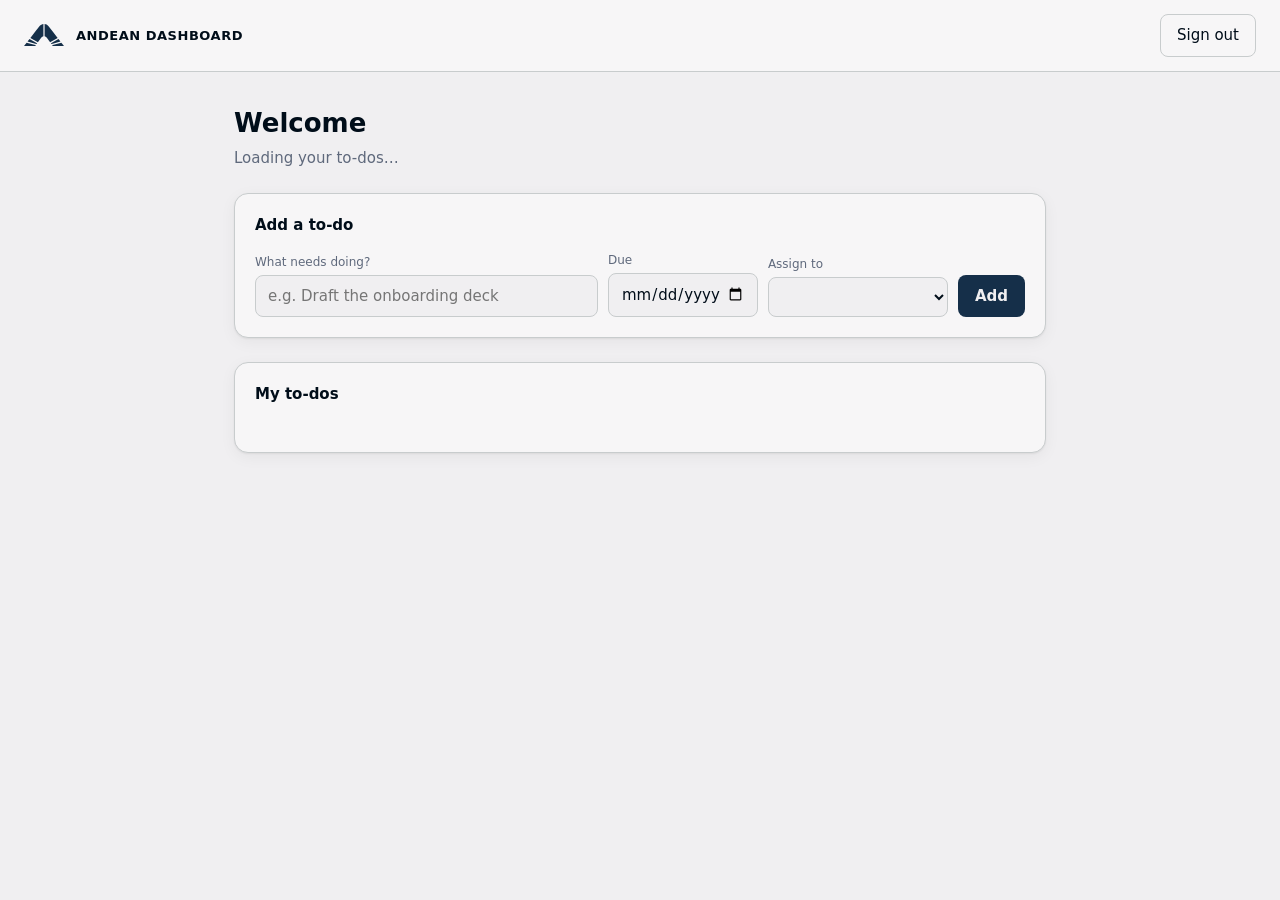
==== static/index.html @ f86dfff3 "Shared groundwork for Slack and Notion integrations Adds integration settings, an upsert helper keye" ====
<!doctype html>
<html lang="en">
<head>
  <meta charset="utf-8">
  <meta name="viewport" content="width=device-width, initial-scale=1">
  <title>Andean Dashboard</title>
  <link rel="icon" href="/static/logomark.svg" type="image/svg+xml">
  <link rel="stylesheet" href="/static/style.css">
</head>
<body>
  <header class="topbar">
    <img class="mark" src="/static/logomark.svg" alt="">
    <span class="title">Andean Dashboard</span>
    <span class="spacer"></span>
    <span class="who" id="who"></span>
    <button class="btn btn-ghost" id="logout" type="button">Sign out</button>
  </header>

  <main>
    <section class="greeting">
      <h1 id="greeting">Welcome</h1>
      <p id="summary">Loading your to-dos…</p>
    </section>

    <section class="card" aria-labelledby="suggested-heading" id="suggested-section" hidden>
      <h2 id="suggested-heading">Suggested from Slack</h2>
      <ul class="todo-list" id="suggested-list"></ul>
    </section>

    <section class="card" aria-labelledby="add-heading">
      <h2 id="add-heading">Add a to-do</h2>
      <form id="add-form" class="add-form">
        <div class="field-title">
          <label for="title">What needs doing?</label>
          <input id="title" type="text" maxlength="300" required autocomplete="off" placeholder="e.g. Draft the onboarding deck">
        </div>
        <div>
          <label for="due">Due</label>
          <input id="due" type="date">
        </div>
        <div>
          <label for="assignee">Assign to</label>
          <select id="assignee"></select>
        </div>
        <button class="btn" type="submit">Add</button>
      </form>
      <p id="form-error" class="form-error" role="alert" hidden></p>
    </section>

    <section class="card" aria-labelledby="list-heading">
      <h2 id="list-heading">My to-dos</h2>
      <div class="tabs" id="tabs" role="toolbar" aria-label="Filter by source"></div>
      <ul class="todo-list" id="open-list"></ul>
      <p class="empty" id="empty" hidden>Nothing here. Nice work.</p>
      <details id="done-section" hidden>
        <summary id="done-summary">Completed</summary>
        <ul class="todo-list" id="done-list"></ul>
      </details>
    </section>

    <section class="card" aria-labelledby="sent-heading" id="sent-section" hidden>
      <h2 id="sent-heading">Sent to coworkers</h2>
      <ul class="todo-list" id="sent-list"></ul>
    </section>
  </main>
  <script src="/static/app.js"></script>
</body>
</html>
---- static/style.css ----
/* Andean palette — see ANDEAN-DESIGN/color palletes and info/color-reference.md
   (no pure black/white per brand rules) */
:root {
  --ink-black: #000d19;
  --deep-space: #152f49;
  --blue-slate: #5f697c;
  --rosy-taupe: #ad817d;
  --light-bronze: #d6a68e;
  --taupe: #ab9491;
  --andean-white: #f0eff1;
  --andean-grey: #c8cccd;
  --almond-silk: #ddc0b4;
  --soft-blush: #ebd9d6;

  --bg: var(--andean-white);
  --surface: #f7f6f7;
  --text: var(--ink-black);
  --muted: var(--blue-slate);
  --border: var(--andean-grey);
  --primary: var(--deep-space);
  --on-primary: var(--andean-white);
  --accent: var(--light-bronze);
  --danger: #9b3b33;
  --focus: var(--rosy-taupe);
  --badge-slack: var(--soft-blush);
  --badge-notion: #dde1e7;
  --badge-internal: var(--almond-silk);
  --shadow: 0 1px 2px rgba(0, 13, 25, 0.06), 0 4px 16px rgba(0, 13, 25, 0.05);
  color-scheme: light;
}

@media (prefers-color-scheme: dark) {
  :root {
    --bg: var(--ink-black);
    --surface: #0a1d30;
    --text: var(--andean-white);
    --muted: var(--andean-grey);
    --border: #22384f;
    --primary: var(--light-bronze);
    --on-primary: var(--ink-black);
    --danger: #e08a80;
    --badge-slack: #3a2b2b;
    --badge-notion: #23324a;
    --badge-internal: #3b2f27;
    --shadow: none;
    color-scheme: dark;
  }
}

* { box-sizing: border-box; }

body {
  margin: 0;
  background: var(--bg);
  color: var(--text);
  font: 15px/1.5 system-ui, -apple-system, "Segoe UI", Roboto, sans-serif;
  -webkit-font-smoothing: antialiased;
}

a { color: inherit; }
button, input, select { font: inherit; color: inherit; }
:focus-visible { outline: 2px solid var(--focus); outline-offset: 2px; }
[hidden] { display: none !important; }

.btn {
  border: 1px solid transparent;
  border-radius: 8px;
  padding: 9px 16px;
  cursor: pointer;
  font-weight: 600;
  background: var(--primary);
  color: var(--on-primary);
}
.btn:hover { filter: brightness(1.1); }
.btn:disabled { opacity: .6; cursor: default; }
.btn-ghost { background: transparent; color: var(--text); border-color: var(--border); font-weight: 500; }

input[type="text"], input[type="email"], input[type="date"], select {
  width: 100%;
  border: 1px solid var(--border);
  border-radius: 8px;
  padding: 9px 12px;
  background: var(--bg);
}

/* ---------- Login ---------- */
.login-page { min-height: 100vh; display: grid; place-items: center; padding: 24px 16px; }
.login-card {
  width: 100%;
  max-width: 400px;
  background: var(--surface);
  border: 1px solid var(--border);
  border-radius: 16px;
  padding: 40px 32px;
  text-align: center;
  box-shadow: var(--shadow);
}
.login-card .mark { width: 88px; height: auto; margin-bottom: 20px; }
.login-card h1 { font-size: 22px; margin: 0 0 6px; letter-spacing: .02em; }
.login-card p { color: var(--muted); margin: 0 0 28px; }
.ms-btn { width: 100%; display: inline-flex; align-items: center; justify-content: center; gap: 10px; text-decoration: none; }
.ms-logo { display: grid; grid-template-columns: 8px 8px; gap: 2px; }
.ms-logo span { width: 8px; height: 8px; }
.ms-logo span:nth-child(1) { background: #f25022; }
.ms-logo span:nth-child(2) { background: #7fba00; }
.ms-logo span:nth-child(3) { background: #00a4ef; }
.ms-logo span:nth-child(4) { background: #ffb900; }
.login-error {
  margin-top: 18px;
  padding: 10px 12px;
  border-radius: 8px;
  background: var(--badge-slack);
  color: var(--danger);
  font-size: 14px;
}
.dev-login { margin-top: 28px; padding-top: 20px; border-top: 1px dashed var(--border); text-align: left; }
.dev-login label { font-size: 13px; color: var(--muted); display: block; margin-bottom: 6px; }
.dev-login form { display: flex; gap: 8px; }
.fine-print { margin-top: 24px !important; margin-bottom: 0 !important; font-size: 12px; }

/* ---------- Dashboard ---------- */
.topbar {
  display: flex;
  align-items: center;
  gap: 12px;
  padding: 14px 24px;
  border-bottom: 1px solid var(--border);
  background: var(--surface);
  position: sticky;
  top: 0;
  z-index: 5;
}
.topbar .mark { width: 40px; height: auto; }
.topbar .title { font-weight: 700; letter-spacing: .04em; text-transform: uppercase; font-size: 13px; }
.topbar .spacer { flex: 1; }
.topbar .who { color: var(--muted); font-size: 14px; }

main { max-width: 860px; margin: 0 auto; padding: 32px 24px 64px; }
.greeting h1 { margin: 0; font-size: 26px; }
.greeting p { margin: 4px 0 24px; color: var(--muted); }

.card {
  background: var(--surface);
  border: 1px solid var(--border);
  border-radius: 14px;
  padding: 20px;
  box-shadow: var(--shadow);
  margin-bottom: 24px;
}
.card h2 { font-size: 15px; margin: 0 0 14px; }

.add-form { display: grid; grid-template-columns: 1fr 150px 180px auto; gap: 10px; align-items: end; }
.add-form label { font-size: 12px; color: var(--muted); display: block; margin-bottom: 4px; }
.form-error { color: var(--danger); font-size: 14px; margin: 10px 0 0; }

.tabs { display: flex; gap: 6px; flex-wrap: wrap; margin-bottom: 12px; }
.tab {
  border: 1px solid var(--border);
  background: transparent;
  border-radius: 999px;
  padding: 5px 14px;
  font-size: 13px;
  cursor: pointer;
}
.tab[aria-pressed="true"] { background: var(--primary); color: var(--on-primary); border-color: var(--primary); }
.tab .count { opacity: .7; margin-left: 4px; }

.todo-list { list-style: none; margin: 0; padding: 0; }
.todo {
  display: flex;
  gap: 12px;
  align-items: flex-start;
  padding: 12px 4px;
  border-top: 1px solid var(--border);
}
.todo:first-child { border-top: 0; }
.todo input[type="checkbox"] { width: 18px; height: 18px; margin-top: 2px; accent-color: var(--primary); cursor: pointer; flex: none; }
.todo .body { flex: 1; min-width: 0; }
.todo .text { overflow-wrap: anywhere; }
.todo.done .text { text-decoration: line-through; color: var(--muted); }
.todo .meta { display: flex; flex-wrap: wrap; gap: 8px; align-items: center; margin-top: 4px; font-size: 12px; color: var(--muted); }
.todo .meta .overdue { color: var(--danger); font-weight: 600; }
.badge { border-radius: 999px; padding: 1px 8px; font-weight: 600; font-size: 11px; text-transform: uppercase; letter-spacing: .04em; color: var(--text); }
.badge-slack { background: var(--badge-slack); }
.badge-notion { background: var(--badge-notion); }
.badge-internal { background: var(--badge-internal); }
.icon-btn {
  border: 0;
  background: transparent;
  color: var(--muted);
  cursor: pointer;
  padding: 2px 6px;
  border-radius: 6px;
  font-size: 18px;
  line-height: 1;
}
.icon-btn:hover { color: var(--danger); background: var(--bg); }

.todo .actions { display: flex; gap: 6px; flex: none; }
.todo .actions .btn { padding: 5px 12px; font-size: 13px; }

.empty { color: var(--muted); text-align: center; padding: 24px 0 8px; margin: 0; }
details summary { cursor: pointer; color: var(--muted); font-size: 14px; margin-top: 8px; }

@media (max-width: 640px) {
  .topbar { padding: 12px 16px; }
  .topbar .who { display: none; }
  main { padding: 24px 16px 48px; }
  .add-form { grid-template-columns: 1fr 1fr; }
  .add-form .field-title, .add-form button { grid-column: 1 / -1; }
}
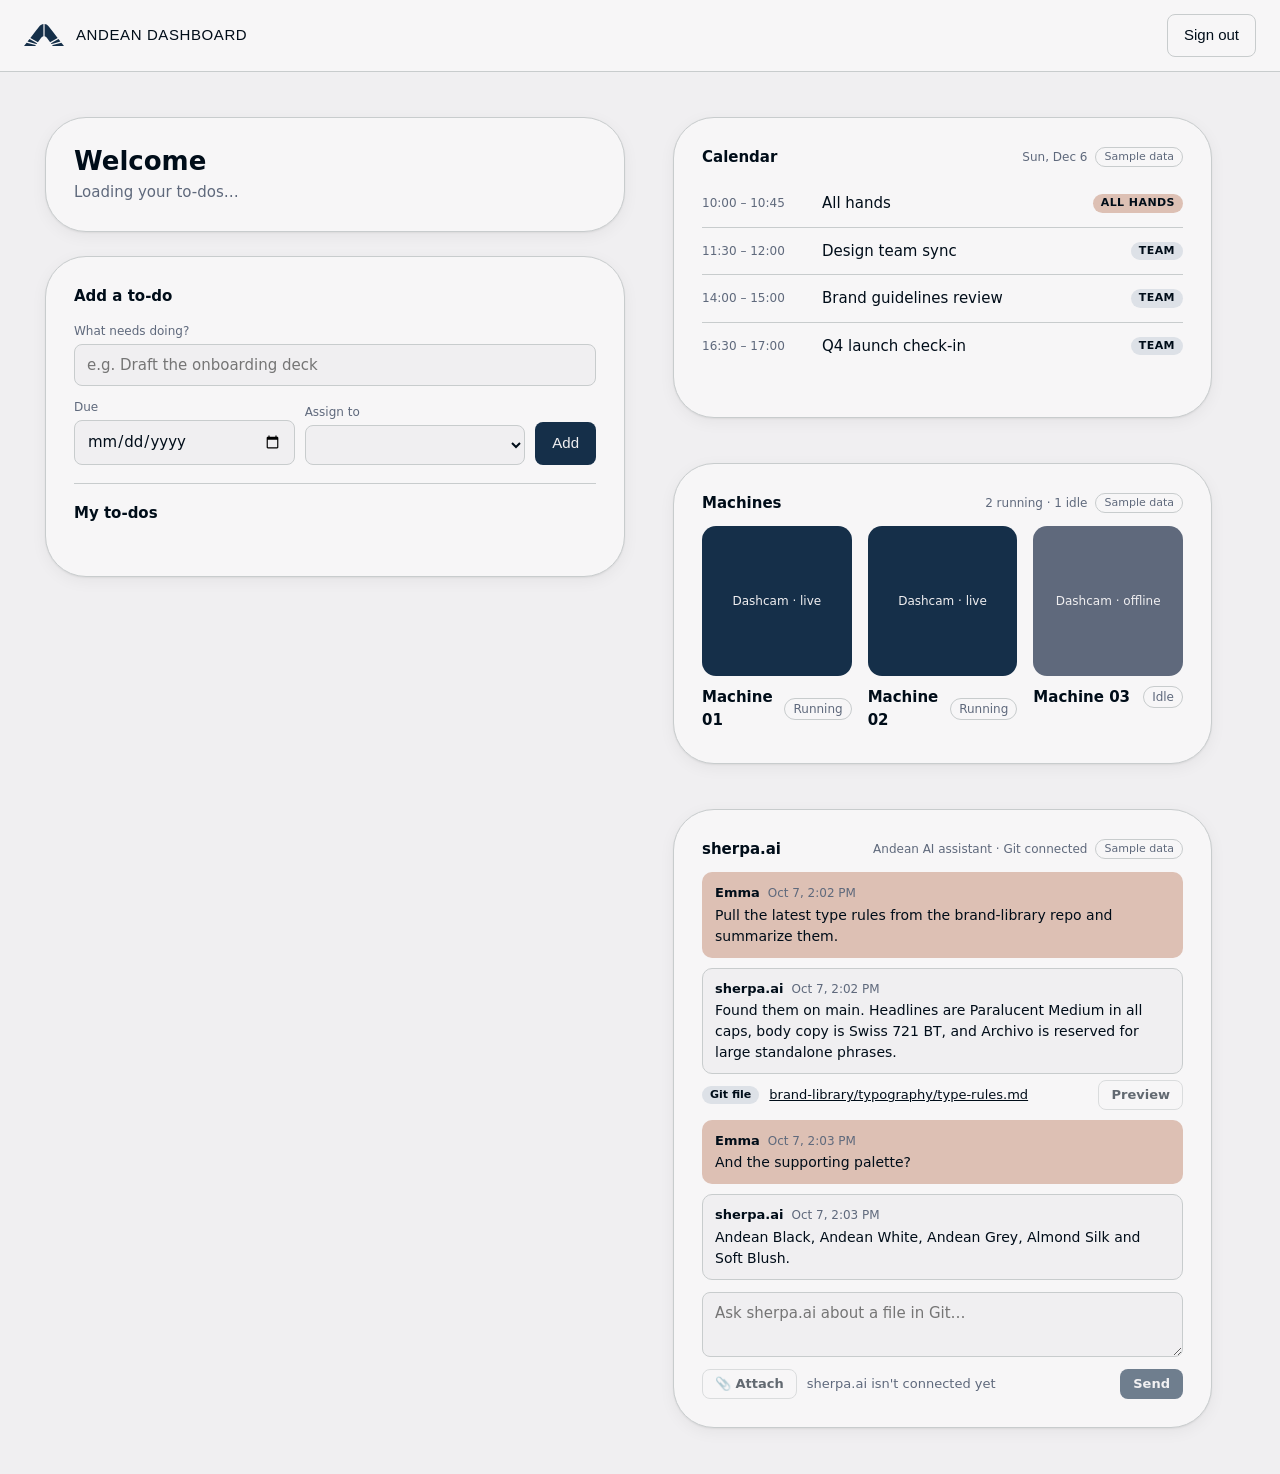
==== commit 76f21e40: "Dashboard layout from the Figma 'Dashboard' frame Two columns of rounded tiles: greeting, compact Sl" ====
--- a/static/index.html
+++ b/static/index.html
@@ -5,7 +5,7 @@
   <meta name="viewport" content="width=device-width, initial-scale=1">
   <title>Andean Dashboard</title>
   <link rel="icon" href="/static/logomark.svg" type="image/svg+xml">
-  <link rel="stylesheet" href="/static/style.css">
+  <link rel="stylesheet" href="/static/style.css?v=3">
 </head>
 <body>
   <header class="topbar">
@@ -16,53 +16,107 @@
     <button class="btn btn-ghost" id="logout" type="button">Sign out</button>
   </header>
 
-  <main>
-    <section class="greeting">
-      <h1 id="greeting">Welcome</h1>
-      <p id="summary">Loading your to-dos…</p>
-    </section>
+  <main class="layout">
+    <div class="column column-left">
+      <section class="tile greeting">
+        <h1 id="greeting">Welcome</h1>
+        <p id="summary">Loading your to-dos…</p>
+      </section>
 
-    <section class="card" aria-labelledby="suggested-heading" id="suggested-section" hidden>
-      <h2 id="suggested-heading">Suggested from Slack</h2>
-      <ul class="todo-list" id="suggested-list"></ul>
-    </section>
+      <section class="tile tile-suggested" aria-labelledby="suggested-heading" id="suggested-section" hidden>
+        <h2 id="suggested-heading">Suggested from Slack</h2>
+        <ul class="todo-list" id="suggested-list"></ul>
+      </section>
 
-    <section class="card" aria-labelledby="add-heading">
-      <h2 id="add-heading">Add a to-do</h2>
-      <form id="add-form" class="add-form">
-        <div class="field-title">
-          <label for="title">What needs doing?</label>
-          <input id="title" type="text" maxlength="300" required autocomplete="off" placeholder="e.g. Draft the onboarding deck">
+      <section class="tile tile-tasks">
+        <div class="add-block">
+          <h2 id="add-heading">Add a to-do</h2>
+          <form id="add-form" class="add-form" aria-labelledby="add-heading">
+            <div class="field-title">
+              <label for="title">What needs doing?</label>
+              <input id="title" type="text" maxlength="300" required autocomplete="off" placeholder="e.g. Draft the onboarding deck">
+            </div>
+            <div>
+              <label for="due">Due</label>
+              <input id="due" type="date">
+            </div>
+            <div>
+              <label for="assignee">Assign to</label>
+              <select id="assignee"></select>
+            </div>
+            <button class="btn" type="submit">Add</button>
+          </form>
+          <p id="form-error" class="form-error" role="alert" hidden></p>
         </div>
-        <div>
-          <label for="due">Due</label>
-          <input id="due" type="date">
+
+        <div class="list-block" aria-labelledby="list-heading">
+          <div class="card-head">
+            <h2 id="list-heading">My to-dos</h2>
+            <button class="btn btn-ghost btn-small" id="sync-notion" type="button" hidden>Sync Notion</button>
+          </div>
+          <div class="tabs" id="tabs" role="toolbar" aria-label="Filter by source"></div>
+          <ul class="todo-list" id="open-list"></ul>
+          <p class="empty" id="empty" hidden>Nothing here. Nice work.</p>
+          <details id="done-section" hidden>
+            <summary id="done-summary">Completed</summary>
+            <ul class="todo-list" id="done-list"></ul>
+          </details>
         </div>
-        <div>
-          <label for="assignee">Assign to</label>
-          <select id="assignee"></select>
+      </section>
+
+      <section class="tile" aria-labelledby="sent-heading" id="sent-section" hidden>
+        <h2 id="sent-heading">Sent to coworkers</h2>
+        <ul class="todo-list" id="sent-list"></ul>
+      </section>
+    </div>
+
+    <div class="column column-right">
+      <section class="tile widget widget-calendar" aria-labelledby="calendar-heading">
+        <div class="widget-head">
+          <h2 id="calendar-heading">Calendar</h2>
+          <span class="widget-sub"><span id="calendar-date"></span><span class="chip sample">Sample data</span></span>
         </div>
-        <button class="btn" type="submit">Add</button>
-      </form>
-      <p id="form-error" class="form-error" role="alert" hidden></p>
-    </section>
+        <ol class="meetings" id="meetings"></ol>
+      </section>
 
-    <section class="card" aria-labelledby="list-heading">
-      <h2 id="list-heading">My to-dos</h2>
-      <div class="tabs" id="tabs" role="toolbar" aria-label="Filter by source"></div>
-      <ul class="todo-list" id="open-list"></ul>
-      <p class="empty" id="empty" hidden>Nothing here. Nice work.</p>
-      <details id="done-section" hidden>
-        <summary id="done-summary">Completed</summary>
-        <ul class="todo-list" id="done-list"></ul>
-      </details>
-    </section>
+      <section class="tile widget widget-machines" aria-labelledby="machines-heading">
+        <div class="widget-head">
+          <h2 id="machines-heading">Machines</h2>
+          <span class="widget-sub"><span id="machines-summary"></span><span class="chip sample">Sample data</span></span>
+        </div>
+        <div class="machine-cards" id="machine-cards"></div>
+      </section>
 
-    <section class="card" aria-labelledby="sent-heading" id="sent-section" hidden>
-      <h2 id="sent-heading">Sent to coworkers</h2>
-      <ul class="todo-list" id="sent-list"></ul>
-    </section>
+      <section class="tile widget widget-sherpa" aria-labelledby="sherpa-heading">
+        <div class="widget-head">
+          <h2 id="sherpa-heading">sherpa.ai</h2>
+          <span class="widget-sub">Andean AI assistant · Git connected<span class="chip sample">Sample data</span></span>
+        </div>
+        <ol class="thread sherpa-thread" id="sherpa-thread"></ol>
+        <form class="composer sherpa-composer" aria-label="Ask sherpa.ai">
+          <textarea rows="2" placeholder="Ask sherpa.ai about a file in Git…" aria-label="Ask sherpa.ai about a file in Git" disabled></textarea>
+          <div class="composer-row">
+            <div class="composer-tools">
+              <button class="btn btn-ghost btn-small" type="button" disabled>📎 Attach</button>
+              <span class="hint">sherpa.ai isn't connected yet</span>
+            </div>
+            <button class="btn btn-small" type="submit" disabled>Send</button>
+          </div>
+        </form>
+      </section>
+    </div>
   </main>
-  <script src="/static/app.js"></script>
+
+  <div class="panel-backdrop" id="panel-backdrop" hidden></div>
+  <aside class="panel" id="panel" role="dialog" aria-modal="true" aria-labelledby="panel-title" hidden>
+    <div class="panel-head">
+      <div class="panel-badges" id="panel-badges"></div>
+      <button class="icon-btn" id="panel-close" type="button" aria-label="Close">×</button>
+    </div>
+    <div class="panel-body" id="panel-body"></div>
+  </aside>
+  <script src="/static/app.js?v=3"></script>
+  <script src="/static/panel.js?v=3"></script>
+  <script src="/static/widgets.js?v=3"></script>
 </body>
 </html>
--- a/static/style.css
+++ b/static/style.css
@@ -26,6 +26,9 @@
   --badge-notion: #dde1e7;
   --badge-internal: var(--almond-silk);
   --shadow: 0 1px 2px rgba(0, 13, 25, 0.06), 0 4px 16px rgba(0, 13, 25, 0.05);
+  /* Paralucent is licensed and not bundled; it renders where installed (ANDEAN-DESIGN/type) */
+  --font-brand: "Paralucent", "Helvetica Neue", Helvetica, Arial, sans-serif;
+  --font-ui: system-ui, -apple-system, "Segoe UI", Roboto, sans-serif;
   color-scheme: light;
 }
 
@@ -53,12 +56,12 @@
   margin: 0;
   background: var(--bg);
   color: var(--text);
-  font: 15px/1.5 system-ui, -apple-system, "Segoe UI", Roboto, sans-serif;
+  font: 15px/1.5 var(--font-ui);
   -webkit-font-smoothing: antialiased;
 }
 
 a { color: inherit; }
-button, input, select { font: inherit; color: inherit; }
+button, input, select, textarea { font: inherit; color: inherit; }
 :focus-visible { outline: 2px solid var(--focus); outline-offset: 2px; }
 [hidden] { display: none !important; }
 
@@ -67,13 +70,16 @@
   border-radius: 8px;
   padding: 9px 16px;
   cursor: pointer;
-  font-weight: 600;
+  font-family: var(--font-brand);
+  font-weight: 500;
+  font-size: 15px;
+  line-height: 1.5;
   background: var(--primary);
   color: var(--on-primary);
 }
 .btn:hover { filter: brightness(1.1); }
 .btn:disabled { opacity: .6; cursor: default; }
-.btn-ghost { background: transparent; color: var(--text); border-color: var(--border); font-weight: 500; }
+.btn-ghost { background: transparent; color: var(--text); border-color: var(--border); }
 
 input[type="text"], input[type="email"], input[type="date"], select {
   width: 100%;
@@ -82,41 +88,6 @@
   padding: 9px 12px;
   background: var(--bg);
 }
-
-/* ---------- Login ---------- */
-.login-page { min-height: 100vh; display: grid; place-items: center; padding: 24px 16px; }
-.login-card {
-  width: 100%;
-  max-width: 400px;
-  background: var(--surface);
-  border: 1px solid var(--border);
-  border-radius: 16px;
-  padding: 40px 32px;
-  text-align: center;
-  box-shadow: var(--shadow);
-}
-.login-card .mark { width: 88px; height: auto; margin-bottom: 20px; }
-.login-card h1 { font-size: 22px; margin: 0 0 6px; letter-spacing: .02em; }
-.login-card p { color: var(--muted); margin: 0 0 28px; }
-.ms-btn { width: 100%; display: inline-flex; align-items: center; justify-content: center; gap: 10px; text-decoration: none; }
-.ms-logo { display: grid; grid-template-columns: 8px 8px; gap: 2px; }
-.ms-logo span { width: 8px; height: 8px; }
-.ms-logo span:nth-child(1) { background: #f25022; }
-.ms-logo span:nth-child(2) { background: #7fba00; }
-.ms-logo span:nth-child(3) { background: #00a4ef; }
-.ms-logo span:nth-child(4) { background: #ffb900; }
-.login-error {
-  margin-top: 18px;
-  padding: 10px 12px;
-  border-radius: 8px;
-  background: var(--badge-slack);
-  color: var(--danger);
-  font-size: 14px;
-}
-.dev-login { margin-top: 28px; padding-top: 20px; border-top: 1px dashed var(--border); text-align: left; }
-.dev-login label { font-size: 13px; color: var(--muted); display: block; margin-bottom: 6px; }
-.dev-login form { display: flex; gap: 8px; }
-.fine-print { margin-top: 24px !important; margin-bottom: 0 !important; font-size: 12px; }
 
 /* ---------- Dashboard ---------- */
 .topbar {
@@ -131,25 +102,48 @@
   z-index: 5;
 }
 .topbar .mark { width: 40px; height: auto; }
-.topbar .title { font-weight: 700; letter-spacing: .04em; text-transform: uppercase; font-size: 13px; }
+.topbar .title { font-family: var(--font-brand); font-weight: 500; letter-spacing: .04em; text-transform: uppercase; font-size: 15px; }
 .topbar .spacer { flex: 1; }
 .topbar .who { color: var(--muted); font-size: 14px; }
 
-main { max-width: 860px; margin: 0 auto; padding: 32px 24px 64px; }
-.greeting h1 { margin: 0; font-size: 26px; }
-.greeting p { margin: 4px 0 24px; color: var(--muted); }
-
-.card {
+.layout {
+  display: grid;
+  grid-template-columns: 580px minmax(0, 1fr);
+  gap: 48px;
+  align-items: stretch;
+  max-width: 1440px;
+  margin: 0 auto;
+  padding: 45px 68px 46px 45px;
+}
+.column { display: flex; flex-direction: column; gap: 24px; min-width: 0; }
+.column-right { gap: 45px; }
+
+.tile {
   background: var(--surface);
   border: 1px solid var(--border);
-  border-radius: 14px;
-  padding: 20px;
+  border-radius: 41px;
+  padding: 28px;
   box-shadow: var(--shadow);
-  margin-bottom: 24px;
-}
-.card h2 { font-size: 15px; margin: 0 0 14px; }
-
-.add-form { display: grid; grid-template-columns: 1fr 150px 180px auto; gap: 10px; align-items: end; }
+}
+.tile h2 { font-size: 15px; margin: 0; }
+
+.greeting h1 { margin: 0; font-size: 26px; line-height: 1.2; }
+.greeting p { margin: 4px 0 0; color: var(--muted); }
+
+.tile-suggested { padding: 20px 28px; display: flex; flex-direction: column; gap: 8px; }
+.todo.suggestion { padding: 0 4px; border-top: 0; }
+
+.tile-tasks { display: flex; flex-direction: column; gap: 18px; }
+.add-block { display: flex; flex-direction: column; gap: 14px; padding-bottom: 18px; border-bottom: 1px solid var(--border); }
+.list-block { display: flex; flex-direction: column; gap: 12px; }
+.list-block .tabs { margin-bottom: 0; }
+.list-block details summary { margin-top: 0; }
+
+.card-head { display: flex; align-items: baseline; justify-content: space-between; gap: 12px; }
+.btn-small { padding: 4px 12px; font-family: var(--font-ui); font-weight: 600; font-size: 13px; }
+
+.add-form { display: grid; grid-template-columns: minmax(0, 1fr) minmax(0, 1fr) auto; gap: 12px 10px; align-items: end; }
+.add-form .field-title { grid-column: 1 / -1; }
 .add-form label { font-size: 12px; color: var(--muted); display: block; margin-bottom: 4px; }
 .form-error { color: var(--danger); font-size: 14px; margin: 10px 0 0; }
 
@@ -196,16 +190,183 @@
 }
 .icon-btn:hover { color: var(--danger); background: var(--bg); }
 
-.todo .actions { display: flex; gap: 6px; flex: none; }
-.todo .actions .btn { padding: 5px 12px; font-size: 13px; }
 
 .empty { color: var(--muted); text-align: center; padding: 24px 0 8px; margin: 0; }
 details summary { cursor: pointer; color: var(--muted); font-size: 14px; margin-top: 8px; }
 
+@media (max-width: 1200px) {
+  .layout { grid-template-columns: minmax(0, 1fr); max-width: 860px; padding: 32px 24px 48px; gap: 24px; }
+  .column-right { gap: 24px; }
+}
 @media (max-width: 640px) {
   .topbar { padding: 12px 16px; }
   .topbar .who { display: none; }
-  main { padding: 24px 16px 48px; }
+  .layout { padding: 20px 16px 40px; }
+  .tile { border-radius: 28px; padding: 20px; }
+  .tile-suggested { padding: 16px 20px; }
   .add-form { grid-template-columns: 1fr 1fr; }
   .add-form .field-title, .add-form button { grid-column: 1 / -1; }
 }
+
+/* ---------- Task panel ---------- */
+.todo-title {
+  border: 0;
+  background: none;
+  padding: 0;
+  text-align: left;
+  cursor: pointer;
+  font: inherit;
+  color: inherit;
+}
+.todo-title:hover { text-decoration: underline; text-underline-offset: 3px; }
+
+body.panel-open { overflow: hidden; }
+.panel-backdrop { position: fixed; inset: 0; background: rgba(0, 13, 25, 0.35); z-index: 20; }
+.panel {
+  position: fixed;
+  top: 0;
+  right: 0;
+  bottom: 0;
+  width: min(580px, 100vw);
+  background: var(--surface);
+  border-left: 1px solid var(--border);
+  box-shadow: -8px 0 32px rgba(0, 13, 25, 0.18);
+  z-index: 21;
+  display: flex;
+  flex-direction: column;
+}
+.panel-head {
+  display: flex;
+  align-items: center;
+  gap: 8px;
+  padding: 14px 20px;
+  border-bottom: 1px solid var(--border);
+}
+.panel-badges { display: flex; gap: 6px; align-items: center; flex: 1; }
+.panel-head .icon-btn { font-size: 24px; }
+.panel-body { overflow-y: auto; padding: 20px 24px 40px; flex: 1; }
+.panel-title { font-size: 20px; margin: 0 0 6px; overflow-wrap: anywhere; }
+.panel-meta { margin: 0 0 16px; color: var(--muted); font-size: 13px; }
+.panel-notes { white-space: pre-wrap; }
+.panel-footer { margin-top: 24px; font-size: 14px; }
+
+.chip { font-size: 12px; color: var(--muted); border: 1px solid var(--border); border-radius: 999px; padding: 1px 8px; }
+.chip-suggested { color: var(--text); background: var(--badge-slack); border-color: transparent; }
+.badge-doc { background: var(--badge-notion); text-transform: none; letter-spacing: 0; flex: none; }
+
+.panel-controls { display: flex; flex-wrap: wrap; gap: 12px; align-items: flex-end; padding: 14px 0 18px; border-bottom: 1px solid var(--border); }
+.field { display: flex; flex-direction: column; gap: 4px; font-size: 12px; color: var(--muted); }
+.field input, .field select { width: auto; min-width: 160px; color: var(--text); font-size: 14px; }
+
+.panel-section { padding: 18px 0 4px; }
+.panel-section h3 { font-size: 13px; text-transform: uppercase; letter-spacing: .05em; color: var(--muted); margin: 0 0 10px; }
+
+.thread { list-style: none; margin: 0; padding: 0; display: flex; flex-direction: column; gap: 8px; }
+.msg { padding: 10px 12px; border-radius: 10px; background: var(--bg); border: 1px solid var(--border); }
+.msg.highlight { border-left: 3px solid var(--accent); }
+.msg.mine { background: var(--badge-internal); border-color: transparent; }
+.msg-head { display: flex; gap: 8px; align-items: baseline; font-size: 13px; margin-bottom: 2px; }
+.msg-head time { color: var(--muted); font-size: 12px; }
+.msg-text { white-space: pre-wrap; overflow-wrap: anywhere; font-size: 14px; }
+.msg-file { display: block; margin-top: 4px; }
+
+.composer { margin-top: 10px; }
+.composer textarea {
+  width: 100%;
+  border: 1px solid var(--border);
+  border-radius: 8px;
+  padding: 9px 12px;
+  background: var(--bg);
+  resize: vertical;
+  min-height: 64px;
+}
+.composer-row { display: flex; justify-content: space-between; align-items: center; margin-top: 6px; }
+.hint { color: var(--muted); font-size: 13px; }
+
+.notion-blocks { font-size: 14px; }
+.notion-blocks p, .notion-blocks blockquote { margin: 0 0 8px; }
+.notion-blocks h4, .notion-blocks h5 { margin: 14px 0 6px; }
+.notion-blocks img { max-width: 100%; border-radius: 8px; }
+.notion-blocks blockquote { border-left: 3px solid var(--border); padding-left: 10px; color: var(--muted); }
+.notion-blocks pre { background: var(--bg); padding: 10px; border-radius: 8px; overflow-x: auto; }
+.callout { background: var(--bg); padding: 10px 12px; border-radius: 8px; margin-bottom: 8px; }
+.notion-todo { display: flex; gap: 8px; align-items: flex-start; margin-bottom: 6px; }
+
+.links { list-style: none; margin: 0; padding: 0; display: flex; flex-direction: column; gap: 8px; }
+.link-item { display: flex; gap: 10px; align-items: center; }
+.link-url { flex: 1; min-width: 0; overflow: hidden; text-overflow: ellipsis; white-space: nowrap; font-size: 13px; }
+.preview { margin-top: 12px; border: 1px solid var(--border); border-radius: 10px; overflow: hidden; }
+.preview-head { display: flex; justify-content: space-between; align-items: center; padding: 6px 10px; border-bottom: 1px solid var(--border); font-size: 13px; }
+.preview iframe { display: block; width: 100%; height: 440px; border: 0; background: var(--bg); }
+.preview > h4, .preview > .notion-blocks, .preview > p { margin-left: 12px; margin-right: 12px; }
+
+@media (max-width: 640px) {
+  .panel-body { padding: 16px 16px 32px; }
+  .field input, .field select { min-width: 140px; }
+}
+
+/* Attachments */
+.composer-tools { display: flex; align-items: center; gap: 10px; flex-wrap: wrap; }
+.pending-files, .files { display: flex; flex-wrap: wrap; gap: 6px; margin-top: 6px; }
+.file-chip {
+  display: inline-flex;
+  align-items: center;
+  gap: 4px;
+  padding: 3px 4px 3px 10px;
+  border: 1px solid var(--border);
+  border-radius: 999px;
+  background: var(--surface);
+  font-size: 13px;
+  text-decoration: none;
+  max-width: 100%;
+  overflow-wrap: anywhere;
+}
+a.file-chip { padding-right: 10px; }
+.file-chip .icon-btn { font-size: 16px; padding: 0 4px; }
+.file-thumb img { display: block; max-width: 220px; max-height: 160px; border-radius: 8px; border: 1px solid var(--border); }
+
+/* ---------- Right column: Calendar, Machines, sherpa.ai (Figma "Dashboard" frame) ---------- */
+.widget { display: flex; flex-direction: column; gap: 12px; }
+.widget-calendar, .widget-machines { min-height: 301px; }
+.widget-sherpa { flex: 1; min-height: 480px; }
+.widget-head { display: flex; align-items: center; justify-content: space-between; gap: 12px; }
+.widget-sub { display: inline-flex; align-items: center; gap: 8px; font-size: 12px; color: var(--muted); }
+.chip.sample { font-size: 11px; }
+
+.meetings { list-style: none; margin: 0; padding: 0; }
+.meeting { display: flex; align-items: center; gap: 16px; padding: 12px 0; border-bottom: 1px solid var(--border); }
+.meeting:last-child { border-bottom: 0; }
+.meeting-time { flex: none; width: 104px; font-size: 12px; color: var(--muted); }
+.meeting-title { flex: 1; min-width: 0; }
+
+.machine-cards { display: grid; grid-template-columns: repeat(3, minmax(0, 1fr)); gap: 16px; }
+.machine { display: flex; flex-direction: column; gap: 10px; min-width: 0; }
+.dashcam {
+  height: 150px;
+  border-radius: 14px;
+  display: grid;
+  place-items: center;
+  background: var(--primary);
+  color: var(--on-primary);
+  font-size: 12px;
+}
+.dashcam.offline { background: var(--muted); }
+.machine-name { display: flex; align-items: center; justify-content: space-between; gap: 8px; }
+
+.sherpa-thread { flex: 1; gap: 10px; }
+.sherpa-row { display: flex; flex-direction: column; gap: 6px; align-items: flex-start; }
+.sherpa-row.me { align-items: flex-end; }
+.sherpa-row > * { width: min(520px, 100%); }
+.sherpa-composer { margin-top: 0; }
+.sherpa-composer textarea:disabled { cursor: not-allowed; }
+/* Source links in rows are plain muted text in the design; underline on hover */
+.todo .meta a { text-decoration: none; }
+.todo .meta a:hover, .todo .meta a:focus-visible { text-decoration: underline; text-underline-offset: 2px; }
+.sherpa-row .link-url { text-decoration: underline; font-size: 13px; }
+.chip { white-space: nowrap; }
+@media (max-width: 640px) {
+  .machine-cards { grid-template-columns: minmax(0, 1fr); }
+  .dashcam { height: 120px; }
+  .widget-head { align-items: flex-start; }
+  .widget-sub { flex-wrap: wrap; justify-content: flex-end; text-align: right; }
+}
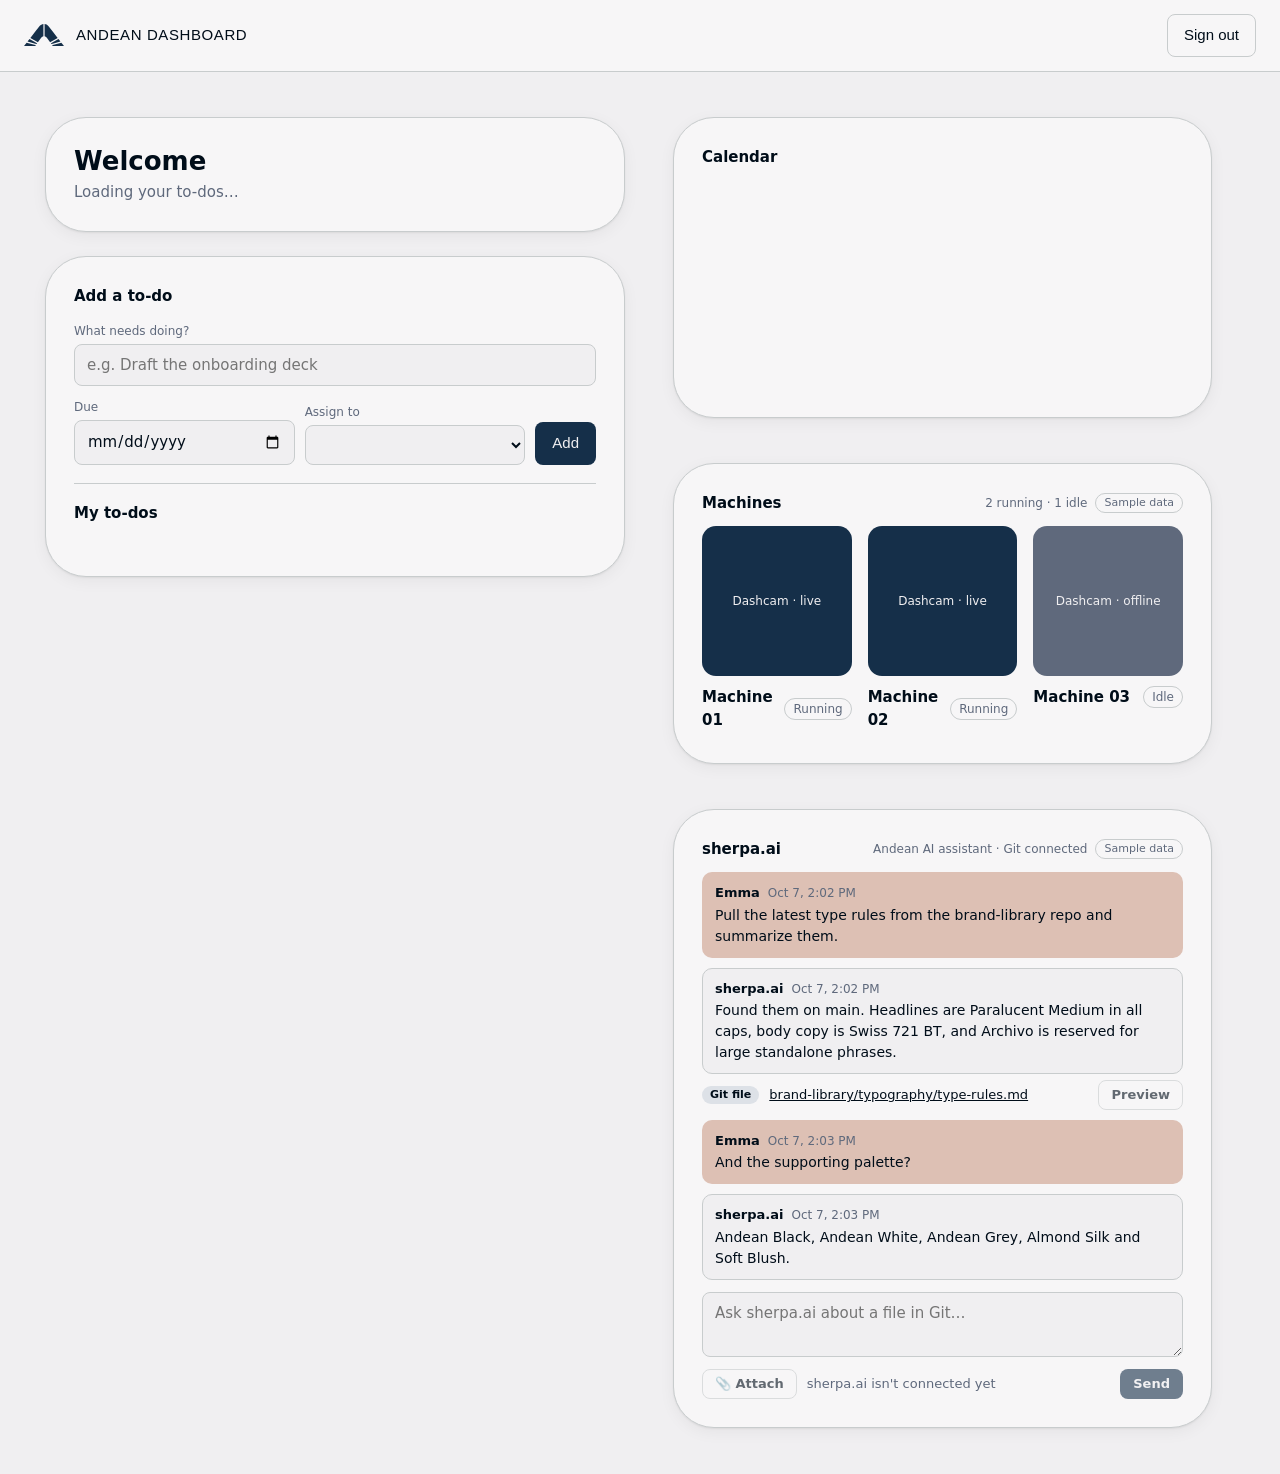
==== commit fde9f703: "Calendar panel reads each employee's Outlook calendar Employees paste their published Outlook calend" ====
--- a/static/index.html
+++ b/static/index.html
@@ -5,7 +5,7 @@
   <meta name="viewport" content="width=device-width, initial-scale=1">
   <title>Andean Dashboard</title>
   <link rel="icon" href="/static/logomark.svg" type="image/svg+xml">
-  <link rel="stylesheet" href="/static/style.css?v=3">
+  <link rel="stylesheet" href="/static/style.css?v=4">
 </head>
 <body>
   <header class="topbar">
@@ -74,9 +74,32 @@
       <section class="tile widget widget-calendar" aria-labelledby="calendar-heading">
         <div class="widget-head">
           <h2 id="calendar-heading">Calendar</h2>
-          <span class="widget-sub"><span id="calendar-date"></span><span class="chip sample">Sample data</span></span>
+          <span class="widget-sub" id="calendar-date"></span>
         </div>
         <ol class="meetings" id="meetings"></ol>
+        <p class="widget-note" id="calendar-note" hidden></p>
+        <form class="calendar-connect" id="calendar-connect" hidden>
+          <label for="calendar-url">Connect your Outlook calendar</label>
+          <div class="calendar-connect-row">
+            <input id="calendar-url" type="url" required autocomplete="off" spellcheck="false"
+              placeholder="https://outlook.office365.com/owa/calendar/…/calendar.ics">
+            <button class="btn btn-small" type="submit">Connect</button>
+          </div>
+          <p class="form-error" id="calendar-error" role="alert" hidden></p>
+          <details class="calendar-help">
+            <summary>Where do I find this link?</summary>
+            <ol>
+              <li>Open <a href="https://outlook.office.com/calendar/" target="_blank" rel="noopener noreferrer">Outlook on the web</a> and go to <strong>Settings → Calendar → Shared calendars</strong>.</li>
+              <li>Under <strong>Publish a calendar</strong>, pick your calendar and <strong>Can view all details</strong>, then click <strong>Publish</strong>.</li>
+              <li>Copy the <strong>ICS</strong> link (it ends in <code>.ics</code>) and paste it here.</li>
+            </ol>
+            <p>Anyone with that link can see your calendar, so it's kept on the dashboard server and only your own meetings are shown to you. Unpublish it in Outlook to revoke it.</p>
+          </details>
+        </form>
+        <div class="calendar-foot" id="calendar-foot" hidden>
+          <span>Outlook calendar</span>
+          <button class="link-btn" id="calendar-disconnect" type="button">Disconnect</button>
+        </div>
       </section>
 
       <section class="tile widget widget-machines" aria-labelledby="machines-heading">
@@ -117,6 +140,6 @@
   </aside>
   <script src="/static/app.js?v=3"></script>
   <script src="/static/panel.js?v=3"></script>
-  <script src="/static/widgets.js?v=3"></script>
+  <script src="/static/widgets.js?v=4"></script>
 </body>
 </html>
--- a/static/style.css
+++ b/static/style.css
@@ -370,3 +370,19 @@
   .widget-head { align-items: flex-start; }
   .widget-sub { flex-wrap: wrap; justify-content: flex-end; text-align: right; }
 }
+
+/* Calendar: connect form and footer */
+.widget-note { margin: 0; color: var(--muted); font-size: 14px; }
+.calendar-connect { display: flex; flex-direction: column; gap: 8px; }
+.calendar-connect label { font-size: 13px; font-weight: 600; }
+.calendar-connect-row { display: flex; gap: 8px; }
+.calendar-connect-row input {
+  flex: 1; min-width: 0; border: 1px solid var(--border); border-radius: 8px; padding: 6px 10px; background: var(--bg); font-size: 13px;
+}
+.calendar-help { font-size: 13px; color: var(--muted); }
+.calendar-help summary { cursor: pointer; }
+.calendar-help ol { margin: 8px 0; padding-left: 20px; }
+.calendar-help li { margin-bottom: 4px; }
+.calendar-help p { margin: 0; }
+.calendar-foot { margin-top: auto; display: flex; gap: 8px; align-items: center; font-size: 12px; color: var(--muted); }
+.link-btn { border: 0; background: none; padding: 0; color: var(--muted); text-decoration: underline; cursor: pointer; font-size: 12px; }
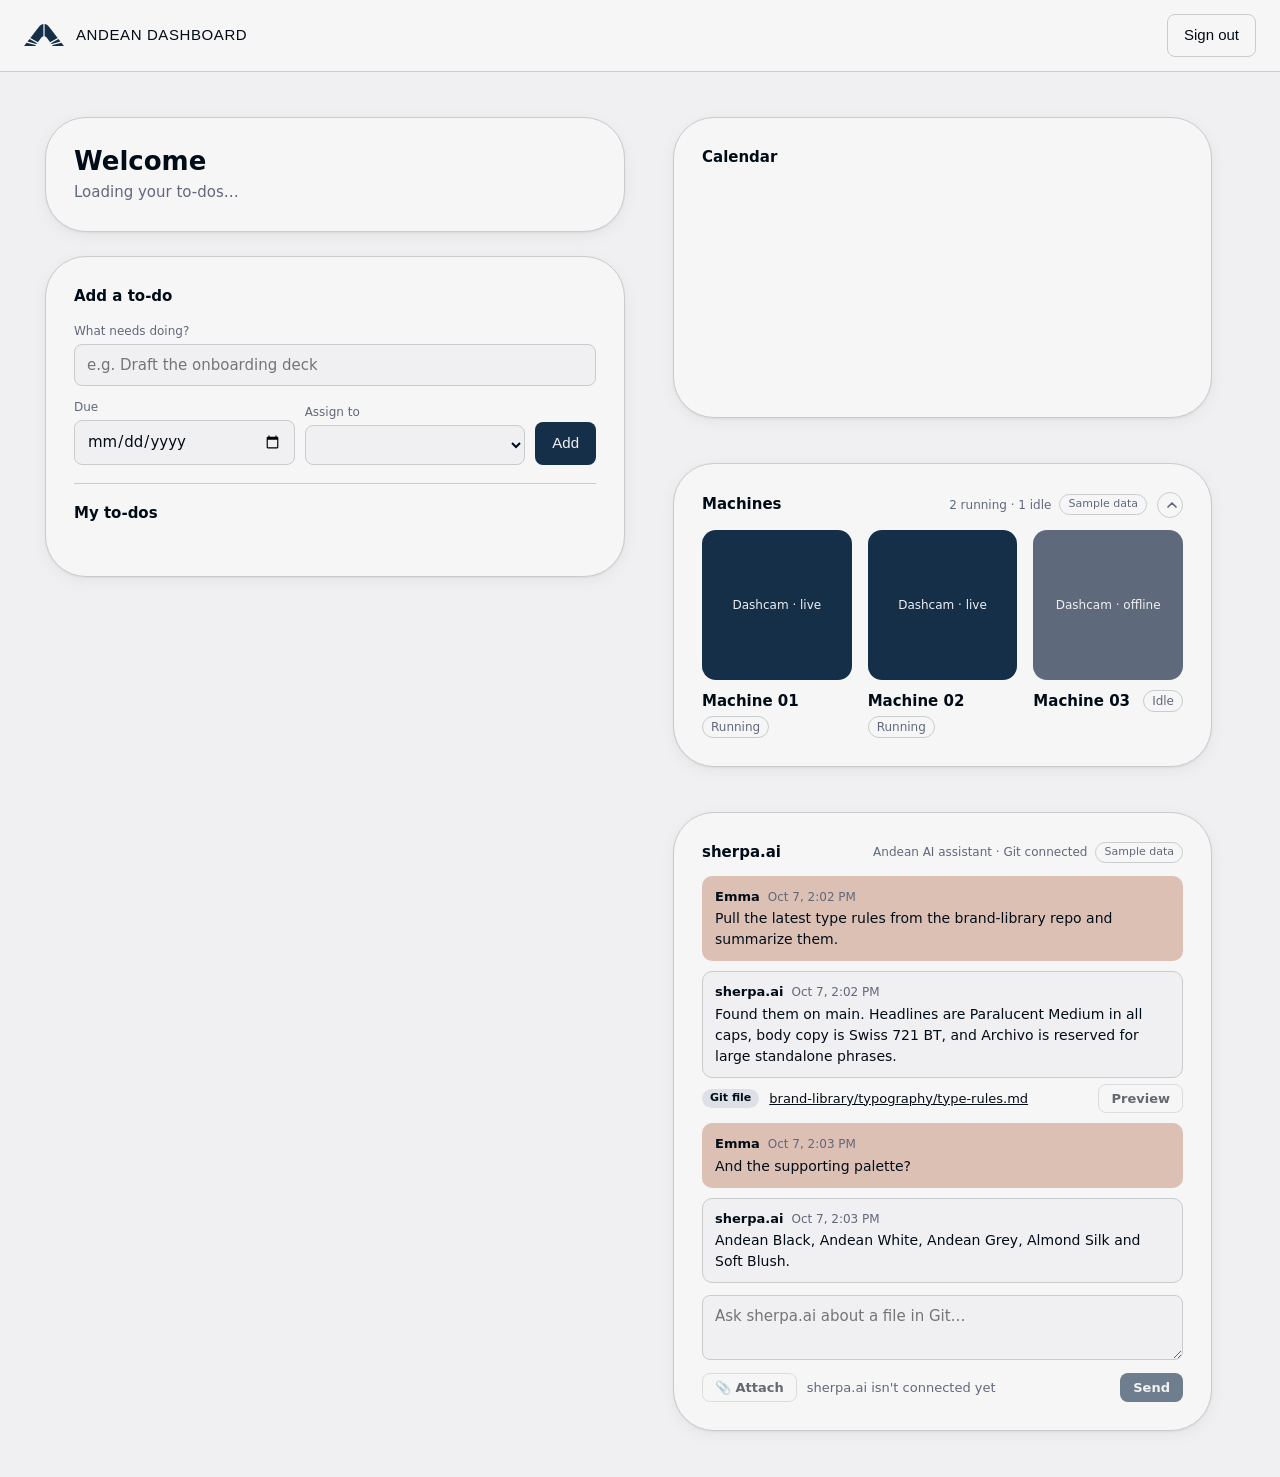
==== commit 815e7f06: "Collapsible Machines panel, sample Outlook calendar, Accept/Dismiss on Slack suggestions - Machines " ====
--- a/static/index.html
+++ b/static/index.html
@@ -5,7 +5,7 @@
   <meta name="viewport" content="width=device-width, initial-scale=1">
   <title>Andean Dashboard</title>
   <link rel="icon" href="/static/logomark.svg" type="image/svg+xml">
-  <link rel="stylesheet" href="/static/style.css?v=4">
+  <link rel="stylesheet" href="/static/style.css?v=5">
 </head>
 <body>
   <header class="topbar">
@@ -100,12 +100,20 @@
           <span>Outlook calendar</span>
           <button class="link-btn" id="calendar-disconnect" type="button">Disconnect</button>
         </div>
+        <div class="calendar-foot" id="calendar-sample-foot" hidden>
+          <span class="chip">Sample Outlook calendar</span>
+          <button class="link-btn" id="calendar-connect-own" type="button" aria-controls="calendar-connect" aria-expanded="false">Connect your own</button>
+        </div>
       </section>
 
-      <section class="tile widget widget-machines" aria-labelledby="machines-heading">
+      <section class="tile widget widget-machines" id="machines" aria-labelledby="machines-heading">
         <div class="widget-head">
           <h2 id="machines-heading">Machines</h2>
-          <span class="widget-sub"><span id="machines-summary"></span><span class="chip sample">Sample data</span></span>
+          <span class="widget-sub"><span id="machines-summary"></span><span class="chip sample">Sample data</span>
+            <button class="collapse-toggle" id="machines-toggle" type="button" aria-expanded="true" aria-controls="machine-cards" aria-label="Collapse Machines">
+              <svg width="16" height="16" viewBox="0 0 16 16" aria-hidden="true"><path d="M4 10l4-4 4 4" fill="none" stroke="currentColor" stroke-width="1.75" stroke-linecap="round" stroke-linejoin="round"/></svg>
+            </button>
+          </span>
         </div>
         <div class="machine-cards" id="machine-cards"></div>
       </section>
@@ -138,8 +146,8 @@
     </div>
     <div class="panel-body" id="panel-body"></div>
   </aside>
-  <script src="/static/app.js?v=3"></script>
+  <script src="/static/app.js?v=5"></script>
   <script src="/static/panel.js?v=3"></script>
-  <script src="/static/widgets.js?v=4"></script>
+  <script src="/static/widgets.js?v=5"></script>
 </body>
 </html>
--- a/static/style.css
+++ b/static/style.css
@@ -131,7 +131,8 @@
 .greeting p { margin: 4px 0 0; color: var(--muted); }
 
 .tile-suggested { padding: 20px 28px; display: flex; flex-direction: column; gap: 8px; }
-.todo.suggestion { padding: 0 4px; border-top: 0; }
+.todo.suggestion { padding: 0 4px; border-top: 0; align-items: center; }
+.todo.suggestion .actions { display: flex; flex-direction: column; gap: 6px; flex: none; }
 
 .tile-tasks { display: flex; flex-direction: column; gap: 18px; }
 .add-block { display: flex; flex-direction: column; gap: 14px; padding-bottom: 18px; border-bottom: 1px solid var(--border); }
@@ -351,7 +352,8 @@
   font-size: 12px;
 }
 .dashcam.offline { background: var(--muted); }
-.machine-name { display: flex; align-items: center; justify-content: space-between; gap: 8px; }
+.machine-name { display: flex; flex-wrap: wrap; align-items: center; justify-content: space-between; gap: 4px 8px; }
+.machine-name strong { white-space: nowrap; }
 
 .sherpa-thread { flex: 1; gap: 10px; }
 .sherpa-row { display: flex; flex-direction: column; gap: 6px; align-items: flex-start; }
@@ -386,3 +388,15 @@
 .calendar-help p { margin: 0; }
 .calendar-foot { margin-top: auto; display: flex; gap: 8px; align-items: center; font-size: 12px; color: var(--muted); }
 .link-btn { border: 0; background: none; padding: 0; color: var(--muted); text-decoration: underline; cursor: pointer; font-size: 12px; }
+
+/* Machines: collapses to a single header line */
+.collapse-toggle {
+  display: grid; place-items: center; width: 26px; height: 26px; margin-left: 2px;
+  border: 1px solid var(--border); border-radius: 999px; background: transparent; color: var(--muted); cursor: pointer;
+}
+.collapse-toggle:hover { color: var(--text); }
+.collapse-toggle svg { transition: transform .2s ease; }
+.widget-machines.collapsed { min-height: 0; }
+.widget-machines.collapsed .collapse-toggle svg { transform: rotate(180deg); }
+.widget-machines.collapsed .widget-head { gap: 8px; }
+@media (prefers-reduced-motion: reduce) { .collapse-toggle svg { transition: none; } }
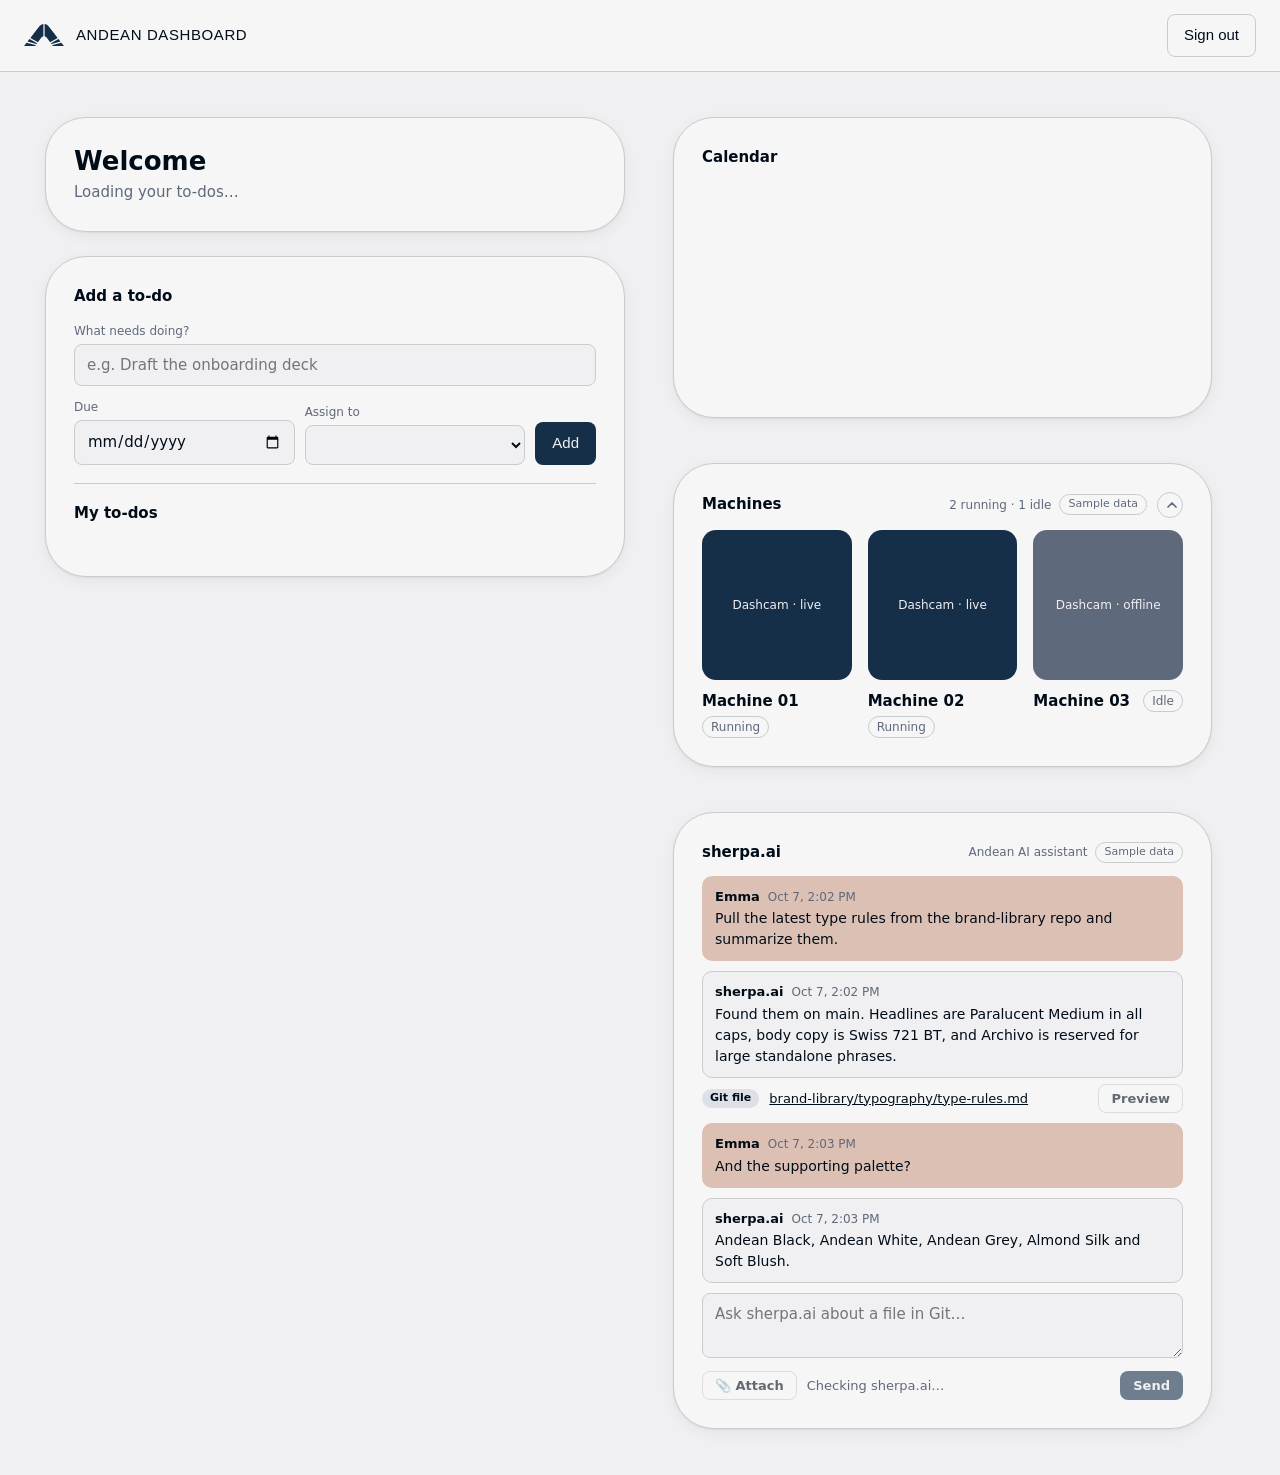
==== commit 82d80827: "sherpa.ai: answer questions from the ANDEAN-DESIGN repo The sherpa.ai panel is now a real chat. POST" ====
--- a/static/index.html
+++ b/static/index.html
@@ -5,7 +5,7 @@
   <meta name="viewport" content="width=device-width, initial-scale=1">
   <title>Andean Dashboard</title>
   <link rel="icon" href="/static/logomark.svg" type="image/svg+xml">
-  <link rel="stylesheet" href="/static/style.css?v=5">
+  <link rel="stylesheet" href="/static/style.css?v=6">
 </head>
 <body>
   <header class="topbar">
@@ -121,17 +121,17 @@
       <section class="tile widget widget-sherpa" aria-labelledby="sherpa-heading">
         <div class="widget-head">
           <h2 id="sherpa-heading">sherpa.ai</h2>
-          <span class="widget-sub">Andean AI assistant · Git connected<span class="chip sample">Sample data</span></span>
+          <span class="widget-sub"><span id="sherpa-status">Andean AI assistant</span><span class="chip sample" id="sherpa-sample">Sample data</span></span>
         </div>
         <ol class="thread sherpa-thread" id="sherpa-thread"></ol>
-        <form class="composer sherpa-composer" aria-label="Ask sherpa.ai">
-          <textarea rows="2" placeholder="Ask sherpa.ai about a file in Git…" aria-label="Ask sherpa.ai about a file in Git" disabled></textarea>
+        <form class="composer sherpa-composer" id="sherpa-composer" aria-label="Ask sherpa.ai">
+          <textarea id="sherpa-input" rows="2" placeholder="Ask sherpa.ai about a file in Git…" aria-label="Ask sherpa.ai about a file in Git" disabled></textarea>
           <div class="composer-row">
             <div class="composer-tools">
               <button class="btn btn-ghost btn-small" type="button" disabled>📎 Attach</button>
-              <span class="hint">sherpa.ai isn't connected yet</span>
+              <span class="hint" id="sherpa-hint" role="status">Checking sherpa.ai…</span>
             </div>
-            <button class="btn btn-small" type="submit" disabled>Send</button>
+            <button class="btn btn-small" id="sherpa-send" type="submit" disabled>Send</button>
           </div>
         </form>
       </section>
@@ -148,6 +148,6 @@
   </aside>
   <script src="/static/app.js?v=5"></script>
   <script src="/static/panel.js?v=3"></script>
-  <script src="/static/widgets.js?v=5"></script>
+  <script src="/static/widgets.js?v=6"></script>
 </body>
 </html>
--- a/static/style.css
+++ b/static/style.css
@@ -355,11 +355,14 @@
 .machine-name { display: flex; flex-wrap: wrap; align-items: center; justify-content: space-between; gap: 4px 8px; }
 .machine-name strong { white-space: nowrap; }
 
-.sherpa-thread { flex: 1; gap: 10px; }
+/* The message box sits right under the last message: the widget's 12px gap minus 2px
+   matches the 10px between messages. An empty thread takes no space at all. */
+.sherpa-thread { gap: 10px; }
+.sherpa-thread:empty { display: none; }
 .sherpa-row { display: flex; flex-direction: column; gap: 6px; align-items: flex-start; }
 .sherpa-row.me { align-items: flex-end; }
 .sherpa-row > * { width: min(520px, 100%); }
-.sherpa-composer { margin-top: 0; }
+.sherpa-composer { margin-top: -2px; }
 .sherpa-composer textarea:disabled { cursor: not-allowed; }
 /* Source links in rows are plain muted text in the design; underline on hover */
 .todo .meta a { text-decoration: none; }
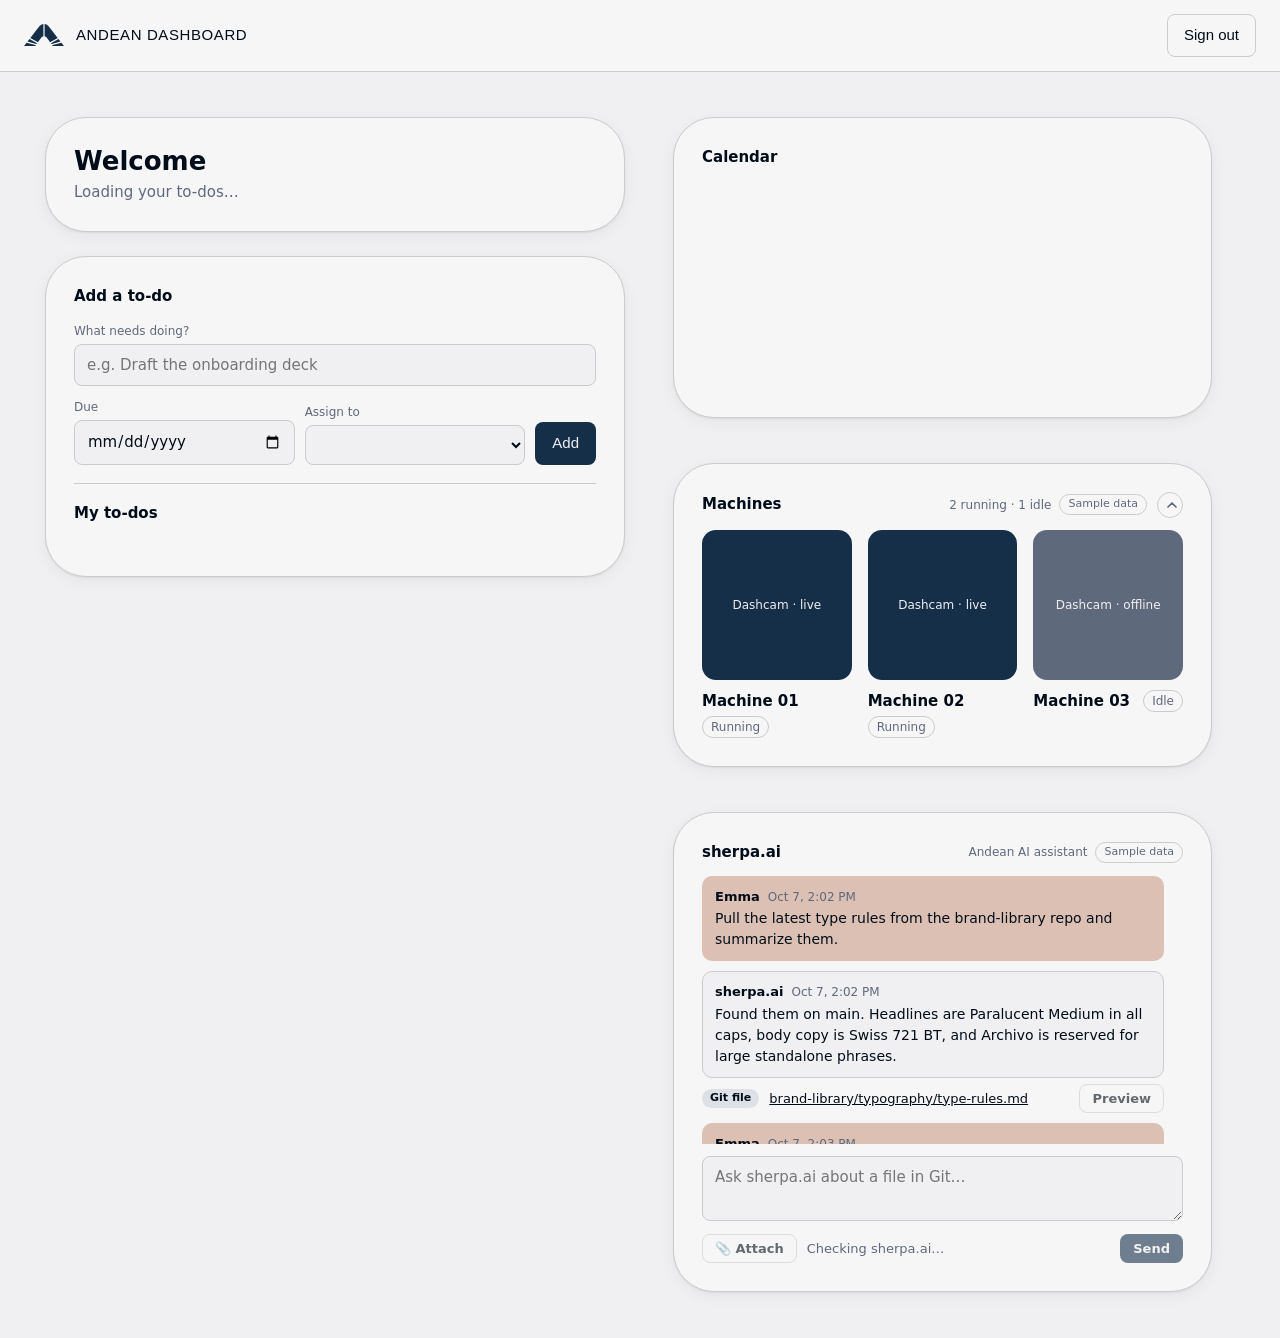
==== commit df4fed96: "sherpa.ai: conversation scrolls inside the panel instead of growing it The thread fills the panel (f" ====
--- a/static/index.html
+++ b/static/index.html
@@ -5,7 +5,7 @@
   <meta name="viewport" content="width=device-width, initial-scale=1">
   <title>Andean Dashboard</title>
   <link rel="icon" href="/static/logomark.svg" type="image/svg+xml">
-  <link rel="stylesheet" href="/static/style.css?v=6">
+  <link rel="stylesheet" href="/static/style.css?v=8">
 </head>
 <body>
   <header class="topbar">
@@ -148,6 +148,6 @@
   </aside>
   <script src="/static/app.js?v=5"></script>
   <script src="/static/panel.js?v=3"></script>
-  <script src="/static/widgets.js?v=6"></script>
+  <script src="/static/widgets.js?v=7"></script>
 </body>
 </html>
--- a/static/style.css
+++ b/static/style.css
@@ -357,12 +357,22 @@
 
 /* The message box sits right under the last message: the widget's 12px gap minus 2px
    matches the 10px between messages. An empty thread takes no space at all. */
-.sherpa-thread { gap: 10px; }
-.sherpa-thread:empty { display: none; }
+/* The conversation fills the panel and scrolls inside it (flex-basis 0, so its messages never
+   make the panel taller); the message box stays at the bottom */
+.sherpa-thread {
+  gap: 10px;
+  flex: 1 1 0;
+  min-height: 240px;
+  overflow-y: auto;
+  overscroll-behavior: contain;
+  scrollbar-gutter: stable;
+  padding-right: 4px;
+}
+.sherpa-thread:empty::before { content: "Ask about logos, colors or type in Andean's brand library."; color: var(--muted); font-size: 14px; }
 .sherpa-row { display: flex; flex-direction: column; gap: 6px; align-items: flex-start; }
 .sherpa-row.me { align-items: flex-end; }
 .sherpa-row > * { width: min(520px, 100%); }
-.sherpa-composer { margin-top: -2px; }
+.sherpa-composer { margin-top: auto; }
 .sherpa-composer textarea:disabled { cursor: not-allowed; }
 /* Source links in rows are plain muted text in the design; underline on hover */
 .todo .meta a { text-decoration: none; }
@@ -403,3 +413,9 @@
 .widget-machines.collapsed .collapse-toggle svg { transform: rotate(180deg); }
 .widget-machines.collapsed .widget-head { gap: 8px; }
 @media (prefers-reduced-motion: reduce) { .collapse-toggle svg { transition: none; } }
+
+/* Stacked columns: nothing stretches the panel, so give the conversation its own room
+   (after the widget rules above so it takes precedence) */
+@media (max-width: 1200px) {
+  .widget-sherpa { min-height: 620px; }
+}
